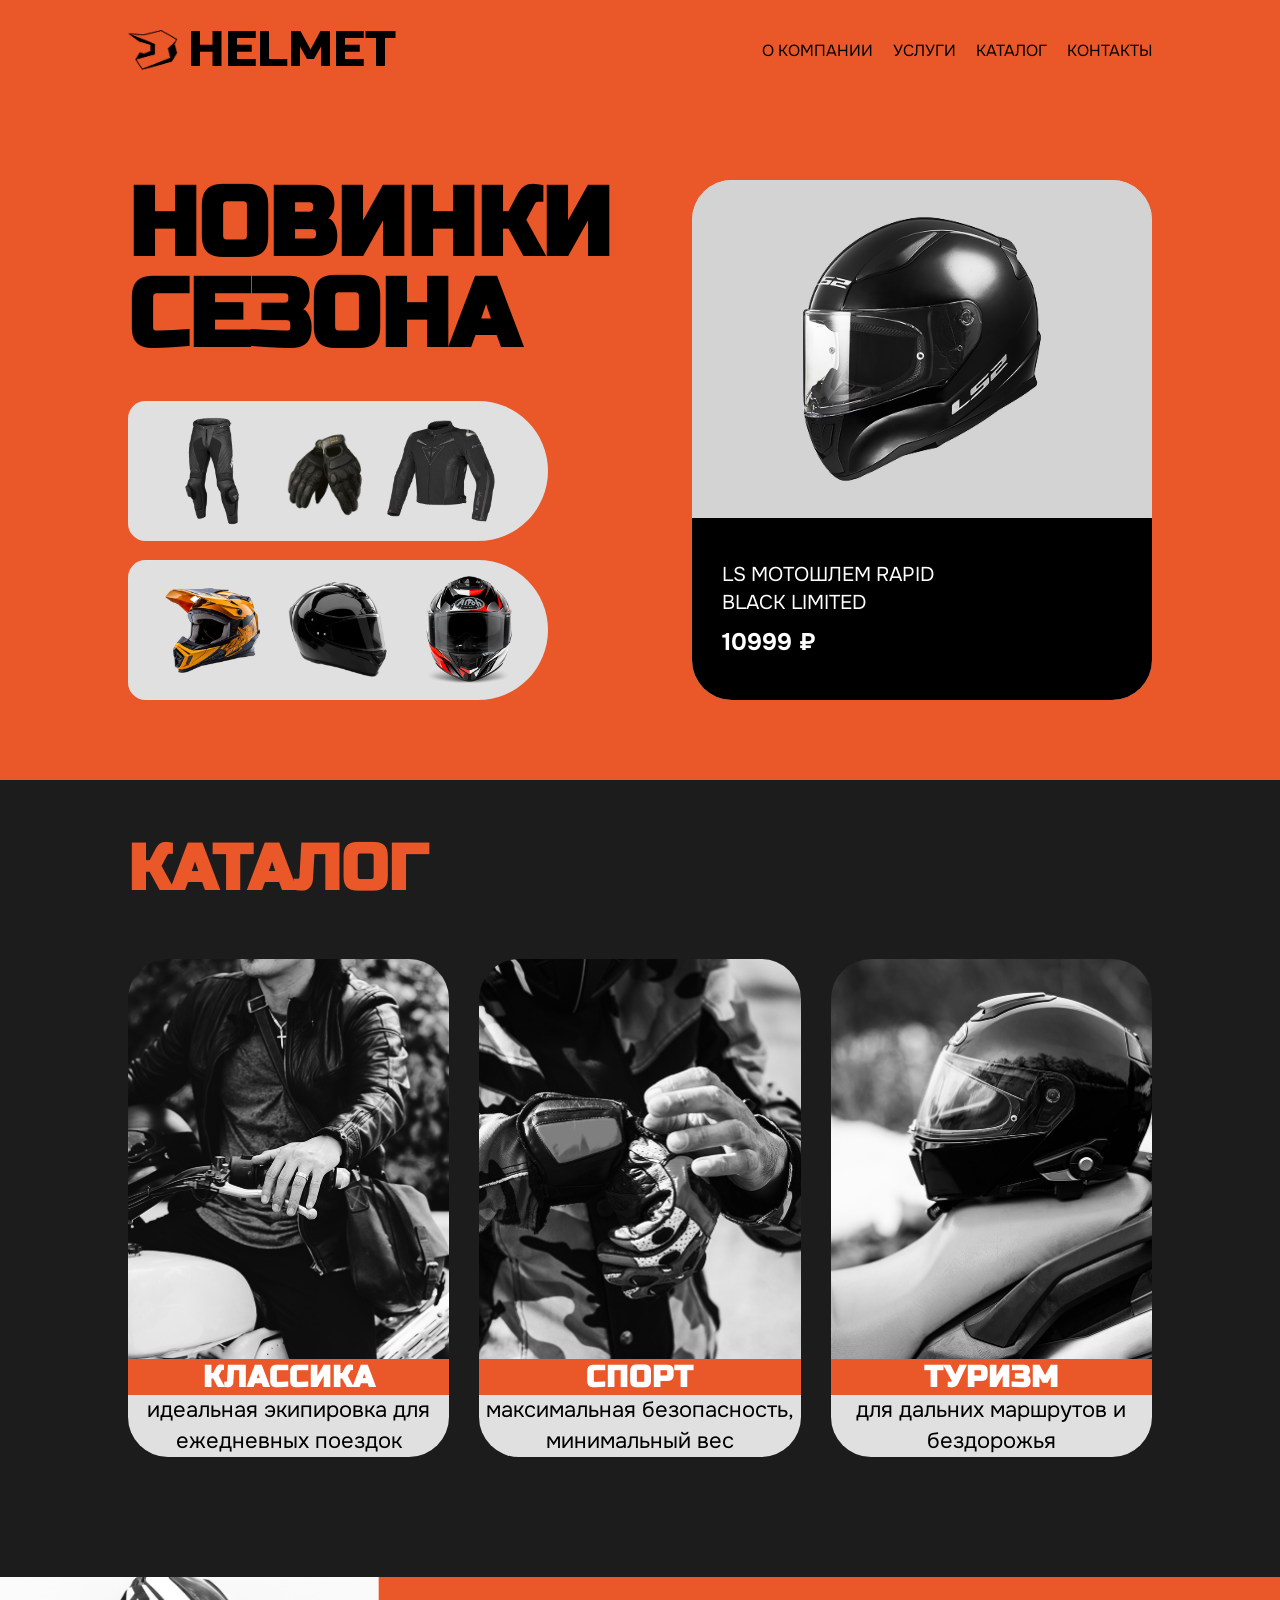
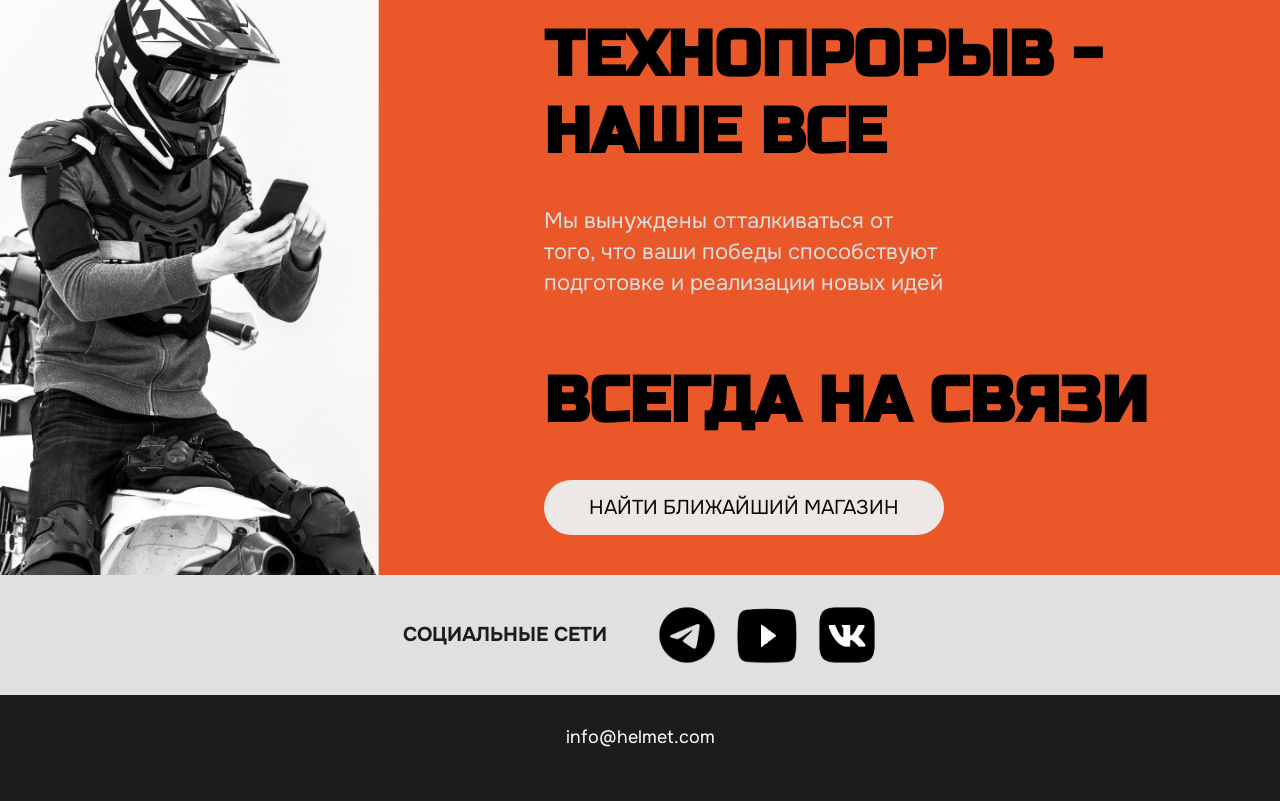
==== index3.html @ 7ab689d9 "Add files via upload" ====
<!DOCTYPE html>
<html lang="ru">
<head>
    <meta charset="UTF-8">
    <meta name="viewport" content="width=device-width, initial-scale=1.0">
    <link rel="preconnect" href="https://fonts.googleapis.com">
    <link rel="preconnect" href="https://fonts.gstatic.com" crossorigin>
    <link href="https://fonts.googleapis.com/css2?family=Onest:wght@100..900&display=swap" rel="stylesheet">
    <link href="https://fonts.googleapis.com/css2?family=Russo+One&display=swap" rel="stylesheet">
    <link rel="stylesheet" type="text/css" href="style3.css">
    <title>Каталог</title>
</head>
<body>
    <header>
    <div class="container">
        <a href="index.html">
        <div class="logo">
            <img src="img1/logo 1.png" alt="">
            HELMET
        </div>
        </a>
        <nav class="navigation">
            <ol>
                <li><a href="index2.html">о компании</a></li>
                <li><a href="index6.html">услуги</a></li>
                <li><a href="index3.html">каталог</a></li>
                <li><a href="index7.html">контакты</a></li>
                    </ol>
                 </nav>
            </div>
    </header>

        <section class="section1">
            <div class="container section1-wrapper">
                <div class="section1-left">
                    <h1 class="section1-title">
                        НОВИНКИ<br>СЕЗОНА
                    </h1>
                    <div class="mini-card">
                        <img src="img1/Экип 3.png" alt="">
                        <img src="img1/Экпи 2.png" alt="">
                        <img src="img1/Экип 1.png" alt="">
                    </div>
                    <div class="mini-card">
                        <img src="img1/Шлем 1.png" alt="">
                        <img src="img1/Шлем 2.png" alt="">
                        <img src="img1/шлем 3.png" alt="">
                    </div>
                </div>

                <a href="index5.html">
                <div class="product-card">
                    <div class="product-img">
                        <img src="img1/мотошлем.png" alt="helmet">
                    </div>

                    <div class="product-info">
                        <p>LS МОТОШЛЕМ RAPID<br>BLACK LIMITED</p>
                        <span>10999 ₽</span>
                    </div>
                </div>
                </a>

            </div>
        </section>

        <section class="section2">
            <div class="container">
                <h1 class="catalog-title">КАТАЛОГ</h1>
                <div class="catalog-grid">
                    <div class="catalog-item">
                        <div class="catalog-img">
                            <img src="img1/классика.png" alt="классика">
                        </div>
                        <div class="catalog-info">
                            <h3>КЛАССИКА</h3>
                            <p>идеальная экипировка для ежедневных поездок</p>
                        </div>
                    </div>

                    <div class="catalog-item">
                        <div class="catalog-img">
                            <img src="img1/спорт.png" alt="спорт">
                        </div>
                        <div class="catalog-info">
                            <h3>СПОРТ</h3>
                            <p>максимальная безопасность, минимальный вес</p>
                        </div>
                    </div>

                    <div class="catalog-item">
                        <div class="catalog-img">
                            <img src="img1/туризм.png" alt="туризм">
                        </div>
                        <div class="catalog-info">
                            <h3>ТУРИЗМ</h3>
                            <p>для дальних маршрутов и бездорожья</p>
                        </div>
                    </div>
                </div>
            </div>
        </section>

        <section class="section3">
            <div class="container">
                <div class="section3-content">
                    <div class="item5">
                        <h1>ТЕХНОПРОРЫВ - наше все</h1>
                    </div>
                    <div class="item6">
                        <p>Мы вынуждены отталкиваться от того, что ваши победы способствуют подготовке и реализации новых идей</p>
                    </div>
                    <div class="item7">
                        <h1>ВСЕГДА НА СВЯЗИ</h1>
                    </div>
                    <div class="item8">
                        <button class="btn">Найти ближайший магазин</button>
                    </div>
                </div>
            </div>
        </section>

      
        <section class="section7">
            <div class="social-link">
                <p>социальные сети</p>
                <div class="social-icons">
                    <a href="#" class="telegram"> 
                        <img src="img1/ТГ.png" alt="telegram">
                    </a>
                    <a href="#" class="youtube"> 
                        <img src="img1/Ютубе.png" alt="youtube">
                    </a>
                    <a href="#" class="VK"> 
                        <img src="img1/vk.png" alt="VK">
                    </a>
                </div>
            </div>
        </section>

    <footer>
        <div class="container">
            <p>info@helmet.com</p>
        </div>
    </footer>

</body>
</html>
---- style3.css ----
.russo-one-regular {
  font-family: "Russo One", sans-serif;
  font-weight: 400;
  font-style: normal;
}

.onest-uniquifier {
  font-family: "Onest", sans-serif;
  font-optical-sizing: auto;
  font-weight: 400;
  font-style: normal;
}

body {
  background-color: #1C1C1C;
  color: #DFDDDE;
  min-height: 100vh;
  margin: 0;
  padding: 0;
  font-family: "Onest", sans-serif;
}

* {
  margin: 0;
  padding: 0;
  box-sizing: border-box;
  scroll-behavior: smooth;
}

a{
  text-decoration: none;
}

h1 {
  font-family: "Russo One", sans-serif;
  font-size: 64px;
  text-transform: uppercase;
  margin-bottom: 20px;
  color: inherit;
}
h2 {
  font-family: "Russo One", sans-serif;
  font-size: 64px;
  text-transform: uppercase;
  margin-bottom: 10px;
  color: inherit;
}

h3 {
  font-family: "Russo One", sans-serif;
  font-size: 64px;
  text-transform: uppercase;
  margin-bottom: 20px;
  color: inherit;
}

h4 {
  font-family: "Russo One", sans-serif;
  font-size: 42px;
  text-transform: uppercase;
  margin-bottom: 10px;
  color: inherit;
}

p {
  font-family: "Onest", sans-serif;
  font-size: 20px;
  margin-bottom: 20px;
  color: inherit;
  line-height: 1.4;
}

.container {
  margin: 0 auto;
  width: 80%; 
  max-width: 1200px;
  margin: 0 auto;
}

.logo {
  display: flex;
  align-items: center;
  font-family: "Russo One", sans-serif;
  font-size: 50px;
  text-transform: uppercase;
  color: #000000;
}

.logo img{
    height: 40px;
    margin-right: 10px;
}

nav ol {
  list-style-type: none;
  display: flex;
  gap: 20px;
}
nav a {
  text-decoration: none;
  color: #000000;
  font-size: 16px;
  font-family: "Onest", sans-serif;
  text-transform: uppercase;
}
nav a:hover {
  color: #ffffff;
}


.section1 {
    background-color: #EA5728;
    padding: 80px 0;
}

.section1-wrapper {
    display: flex;
    justify-content: space-between;
    align-items: flex-start;
    gap: 80px;
}

.section1-left {
    display: flex;
    flex-direction: column;
    justify-content: space-between;
    height: 520px;
}


.section1-title {
    font-family: "Russo One", sans-serif;
    font-size: 96px;
    line-height: 0.95;
    color: #000;
}



.mini-card {
    display: flex;
    gap: 20px;
    background: #E0E0E0;
    padding: 25px 30px;
    border-radius: 20px 80px 80px 20px;
    width: 420px;
    height: 140px;
    align-items: center;
}

.mini-card img {
    height: 120%;
    object-fit: contain;
}

.product-card {
    width: 460px;
    height: 520px;
    background: #E0E0E0;
    border-radius: 40px;
    overflow: hidden;
    display: flex;
    flex-direction: column;
}

.product-img {
    background: #D3D3D3;
    padding: 50px;
    height: 65%;
    display: flex;
    justify-content: center;
    align-items: center;
}

.product-img img {
    max-width: 300px;
    transition: transform 0.5s ease;
}

.product-card:hover .product-img img {
    transform: scale(1.08) rotate(-2deg);
}

.mini-card {
    transition: transform 0.35s ease, box-shadow 0.35s ease;
}

.mini-card:hover {
    transform: translateY(-6px);
    box-shadow: 0 15px 40px rgba(0,0,0,0.25);
}

.mini-card img {
    transition: transform 0.4s ease;
}

.mini-card:hover img {
    transform: scale(1.1);
}

.product-info {
    padding: 30px;
    height: 35%;
    display: flex;
    flex-direction: column;
    justify-content: center;
    background: #000000;
}

.product-info p {
    font-size: 20px;
    margin-bottom: 10px;
}

.product-info span {
    font-size: 24px;
    font-weight: 700;
}

.section3 .btn {
  width: 400px;
  height: 55px;
  background-color: #ede8e6;
  color: #060606;
  border: none;
  border-radius: 32px;
  cursor: pointer;
  font-family: "Onest", sans-serif;
  font-size: 20px;
  text-transform: uppercase;
  transition: 0.5s;
}
.section3 .btn:hover {
  background-color: #1C1C1C;
  color: #EA5728;
}

header {
  background-color: #EA5728;
  padding: 20px 0;
}
header .container {
  display: flex;
  flex-wrap: wrap;
  justify-content: space-between;
  align-items: center;
}


.section2 {
padding-bottom: 120px;
}
.catalog{
    padding: 120px;
    background-color: #1C1C1C;
}

.catalog-title {
    font-family: "Russo One", sans-serif;
    font-size: 64px;
    color: #EA5728;
    margin-top: 5%;
    margin-bottom: 5%;
    text-transform: uppercase;
}

.catalog-grid {
    display: grid;
    grid-template-columns: repeat(3, 1fr);
    gap: 30px;
}

.catalog-item{
    display: flex;
    flex-direction: column;
    border-radius: 40px;
    overflow: hidden;
    height: 100%;
}

.catalog-img{
    height: 400px;
    overflow: hidden;
}

.catalog-img img {
    width: 100%;
    height: 100%;
    object-fit: cover;
    transition: 0,5s;
}

.catalog-info{
    text-align: center;
    display: flex;
    flex-direction: column;
}


.catalog-info h3 {
    color: #ffffff;
    font-family:"Russo One", sans-serif;
    font-size: 30px;
    margin: 0;
    letter-spacing: 1px;
    background-color: #EA5728;
}

.catalog-info p{
    color: #000000;
    font-family: "Onest", sans-serif;
    font-size: 22px;
    margin: 0;
    line-height: 1,6;
    background-color: #E0E0E0;
    
}

.catalog-item:hover {
    transform: scale(1.05);
    transition: 0.5s;
}

.section3 {
  background-image: url(img1/фон.png);
  background-size: cover;
  background-position: center;
  background-repeat: no-repeat;
  color: #ffffff;
  padding: 40px 0;
  text-align: left;
}

.section3 .section3-content {
display: grid;
grid-template-columns: repeat(4,1fr);
grid-template-rows: repeat(3,1fr) repeat(2,0,3fr);
gap: 5px;
}

.item5{
    grid-area: 1/3/2/5;
}

.item6{
    grid-area: 2/3/3/4;
    align-content: center;
}

.item7{
    grid-area: 3/3/4/5;
    align-content: right;
}

.item8{
    grid-area: 5/3/6/4;
    align-content: right;
}

.section3 h1 {
  font-size: 64px;
  color: #000000;
  margin-bottom: 30px;
  text-align: left;
}
.section3 p {
  color: #DFDDDE;
  font-size: 22px;
  max-width: 650px;
  margin: 0 0 60px 0;
  text-align: left;
}


.section7 {
  background-color: #E0E0E0; 
  color: #1C1C1C;
  padding: 30px 0;
}


.section7 .social-link{
    display: flex;
    flex-direction: row;
    justify-content: center;
    align-items: center;
    gap: 50px;
}

.section7 p {
  font-size: 20 px;
  font-weight: bold;
  text-transform: uppercase;
  margin: 0;
  white-space: nowrap;
}

.social-icons {
    display: flex;
    align-items: center;
    gap: 20px;
}

.social-icons img{
    height: 60px;
    width: 60px;
    display: block;
    transition: transform 0.3s ease;
}

.social-icons a:hover img{
    transform: scale(1.3);
}

footer {
  background-color: #1C1C1C;
  padding: 30px 0;
  color: #ffffff;
  text-align: center;
}
footer .container {
  display: flex;
  flex-direction: column;
  justify-content: center;
  align-items: center;
  gap: 20px;
}
footer p {
  font-size: 18px;
  color: #ffffff;
}
footer p:hover {
  color: #EA5728;
}

a{
    text-decoration: none;
  color: #ffffff;
}


@media (max-width: 1024px) {

  .container {
    width: 90%;
  }

  header {
    padding: 20px 0;
  }

  header .container {
    display: flex;
    flex-wrap: wrap;
    justify-content: space-between;
    align-items: center;
    gap: 20px;
  }

  .logo {
    font-size: clamp(28px, 5vw, 50px);
  }

  .logo img {
    height: 38px;
    margin-right: 10px;
  }

  nav ol {
    display: flex;
    gap: 18px;
  }

  nav a {
    font-size: 15px;
  }

  h1,
  h2,
  h3 {
    font-size: 52px;
    line-height: 1.15;
  }

  h4 {
    font-size: 36px;
  }

  p,
  .product-info p,
  .catalog-info p,
  .section3 p {
    font-size: 20px;
    line-height: 1.6;
  }

  .section1 {
    padding: 70px 0;
  }

  .section1-wrapper {
    flex-direction: column;
    align-items: center;
    gap: 50px;
  }

  .section1-left {
    width: 100%;
    height: auto;
    gap: 25px;
    align-items: center;
  }

  .section1-title {
    font-size: 72px;
    text-align: center;
  }


  .mini-card {
    display: none;
  }

  .product-card {
    width: 100%;
    max-width: 520px;
    height: auto;
  }

  .product-img {
    height: auto;
    padding: 40px;
  }

  .product-img img {
    width: 100%;
    max-width: 280px;
  }

  .product-info {
    padding: 28px;
  }

  .product-info span {
    font-size: 22px;
  }

  .section2 {
    padding-bottom: 90px;
  }

  .catalog-title {
    font-size: 52px;
    text-align: center;
    margin: 60px 0;
  }

  .catalog-grid {
    grid-template-columns: repeat(2, 1fr);
    gap: 30px;
  }

  .catalog-img {
    height: 340px;
  }

  .catalog-info h3 {
    font-size: 26px;
    padding: 12px;
  }

  .catalog-info p {
    font-size: 20px;
    padding: 18px;
  }

  .section3 {
    background-image: none;
    background-color: #EA5728;
    padding: 70px 0;
  }

  .section3 .section3-content {
    display: grid;
    grid-template-columns: 1fr;
    gap: 20px;
  }

  .item5,
  .item6,
  .item7,
  .item8 {
    grid-area: auto;
  }

  .section3 h1 {
    font-size: 52px;
    max-width: 750px;
  }

  .section3 p {
    max-width: 700px;
    margin-bottom: 10px;
    color: #ffffff;
  }

  .section3 .btn {
    width: 320px;
    height: 52px;
    font-size: 18px;
  }

  .section7 {
    padding: 30px 0;
  }

  .social-icons img {
    width: 54px;
    height: 54px;
  }

  footer {
    padding: 30px 0;
  }

  footer p {
    font-size: 17px;
  }
}

@media (max-width: 768px) {

  .container {
    width: 92%;
  }

  header {
    padding: 18px 0;
  }

  header .container {
    display: flex;
    flex-direction: column;
    align-items: center;
    gap: 20px;
  }

  .logo {
    font-size: 34px;
  }

  .logo img {
    height: 34px;
    margin-right: 10px;
  }

  nav ol {
    display: flex;
    flex-direction: row;
    flex-wrap: wrap;
    justify-content: center;
    gap: 16px;
  }

  nav a {
    font-size: 14px;
  }

  h1,
  h2,
  h3 {
    font-size: 38px;
    line-height: 1.2;
  }

  h4 {
    font-size: 30px;
  }

  p,
  .product-info p,
  .catalog-info p,
  .section3 p {
    font-size: 18px;
    line-height: 1.6;
  }

  .section1 {
    padding: 55px 0;
  }

  .section1-wrapper {
    flex-direction: column;
    align-items: center;
    gap: 40px;
  }

  .section1-left {
    width: 100%;
    height: auto;
    gap: 20px;
    align-items: center;
  }

  .section1-title {
    font-size: 48px;
    text-align: center;
    line-height: 1;
  }


  .mini-card {
    display: none;
  }

  .product-card {
    width: 100%;
    max-width: 360px;
    height: auto;
    border-radius: 30px;
  }

  .product-img {
    padding: 30px;
  }

  .product-img img {
    width: 100%;
    max-width: 220px;
  }

  .product-info {
    padding: 24px;
  }

  .product-info p {
    font-size: 18px;
  }

  .product-info span {
    font-size: 20px;
  }

  .section2 {
    padding-bottom: 70px;
  }

  .catalog-title {
    font-size: 38px;
    text-align: center;
    margin: 50px 0;
  }

  .catalog-grid {
    grid-template-columns: 1fr;
    gap: 30px;
    justify-items: center;
  }

  .catalog-item {
    width: 82%;
    max-width: 300px;
  }

  .catalog-img {
    height: 260px;
  }

  .catalog-info h3 {
    font-size: 22px;
    padding: 14px;
  }

  .catalog-info p {
    font-size: 17px;
    padding: 16px;
  }

  .section3 {
    background-image: none;
    background-color: #EA5728;
    padding: 60px 0;
  }

  .section3 .section3-content {
    display: grid;
    grid-template-columns: 1fr;
    gap: 20px;
  }

  .item5,
  .item6,
  .item7,
  .item8 {
    grid-area: auto;
  }

  .section3 h1 {
    font-size: 38px;
  }

  .section3 p {
    max-width: 100%;
    margin-bottom: 0;
    color: #ffffff;
  }

  .section3 .btn {
    width: 250px;
    height: 52px;
    font-size: 16px;
  }

  .section7 .social-link {
    flex-direction: column;
    gap: 20px;
  }

  .social-icons {
    flex-wrap: wrap;
    justify-content: center;
    gap: 18px;
  }

  .social-icons img {
    width: 48px;
    height: 48px;
  }

  .section7 p {
    font-size: 18px;
  }

  footer {
    padding: 24px 0;
  }

  footer p {
    font-size: 16px;
    text-align: center;
  }
}


@media (max-width: 480px) {

  .container {
    width: 94%;
  }

  .logo {
    font-size: 26px;
  }

  .logo img {
    height: 28px;
  }

  nav ol {
    gap: 10px;
  }

  nav a {
    font-size: 12px;
  }

  h1,
  h2,
  h3 {
    font-size: 30px;
    line-height: 1.2;
  }

  h4 {
    font-size: 22px;
  }

  p,
  .product-info p,
  .catalog-info p,
  .section3 p {
    font-size: 16px;
    line-height: 1.6;
  }

  .section1 {
    padding: 45px 0;
  }

  .section1-title {
    font-size: 34px;
  }

  .mini-card {
    display: none;
  }

  .product-card {
    max-width: 300px;
    border-radius: 24px;
  }

  .product-img {
    padding: 20px;
  }

  .product-img img {
    max-width: 180px;
  }

  .product-info {
    padding: 20px;
  }

  .product-info p {
    font-size: 16px;
  }

  .product-info span {
    font-size: 18px;
  }

  .catalog-title {
    font-size: 30px;
  }

  .catalog-item {
    width: 78%;
    max-width: 260px;
    border-radius: 24px;
    overflow: hidden;
  }

  .catalog-img {
    height: 220px;
  }

  .catalog-info h3 {
    font-size: 20px;
  }

  .catalog-info p {
    font-size: 15px;
    padding: 14px;
  }

  .section3 {
    background-image: none;
    background-color: #EA5728;
    padding: 45px 0;
  }

  .section3 h1 {
    font-size: 30px;
  }

  .section3 p {
    font-size: 16px;
  }

  .section3 .btn {
    width: 220px;
    height: 48px;
    font-size: 14px;
    border-radius: 26px;
  }

  .section7 p {
    font-size: 16px;
  }

  .social-icons img {
    width: 40px;
    height: 40px;
  }

  footer p {
    font-size: 14px;
  }
}
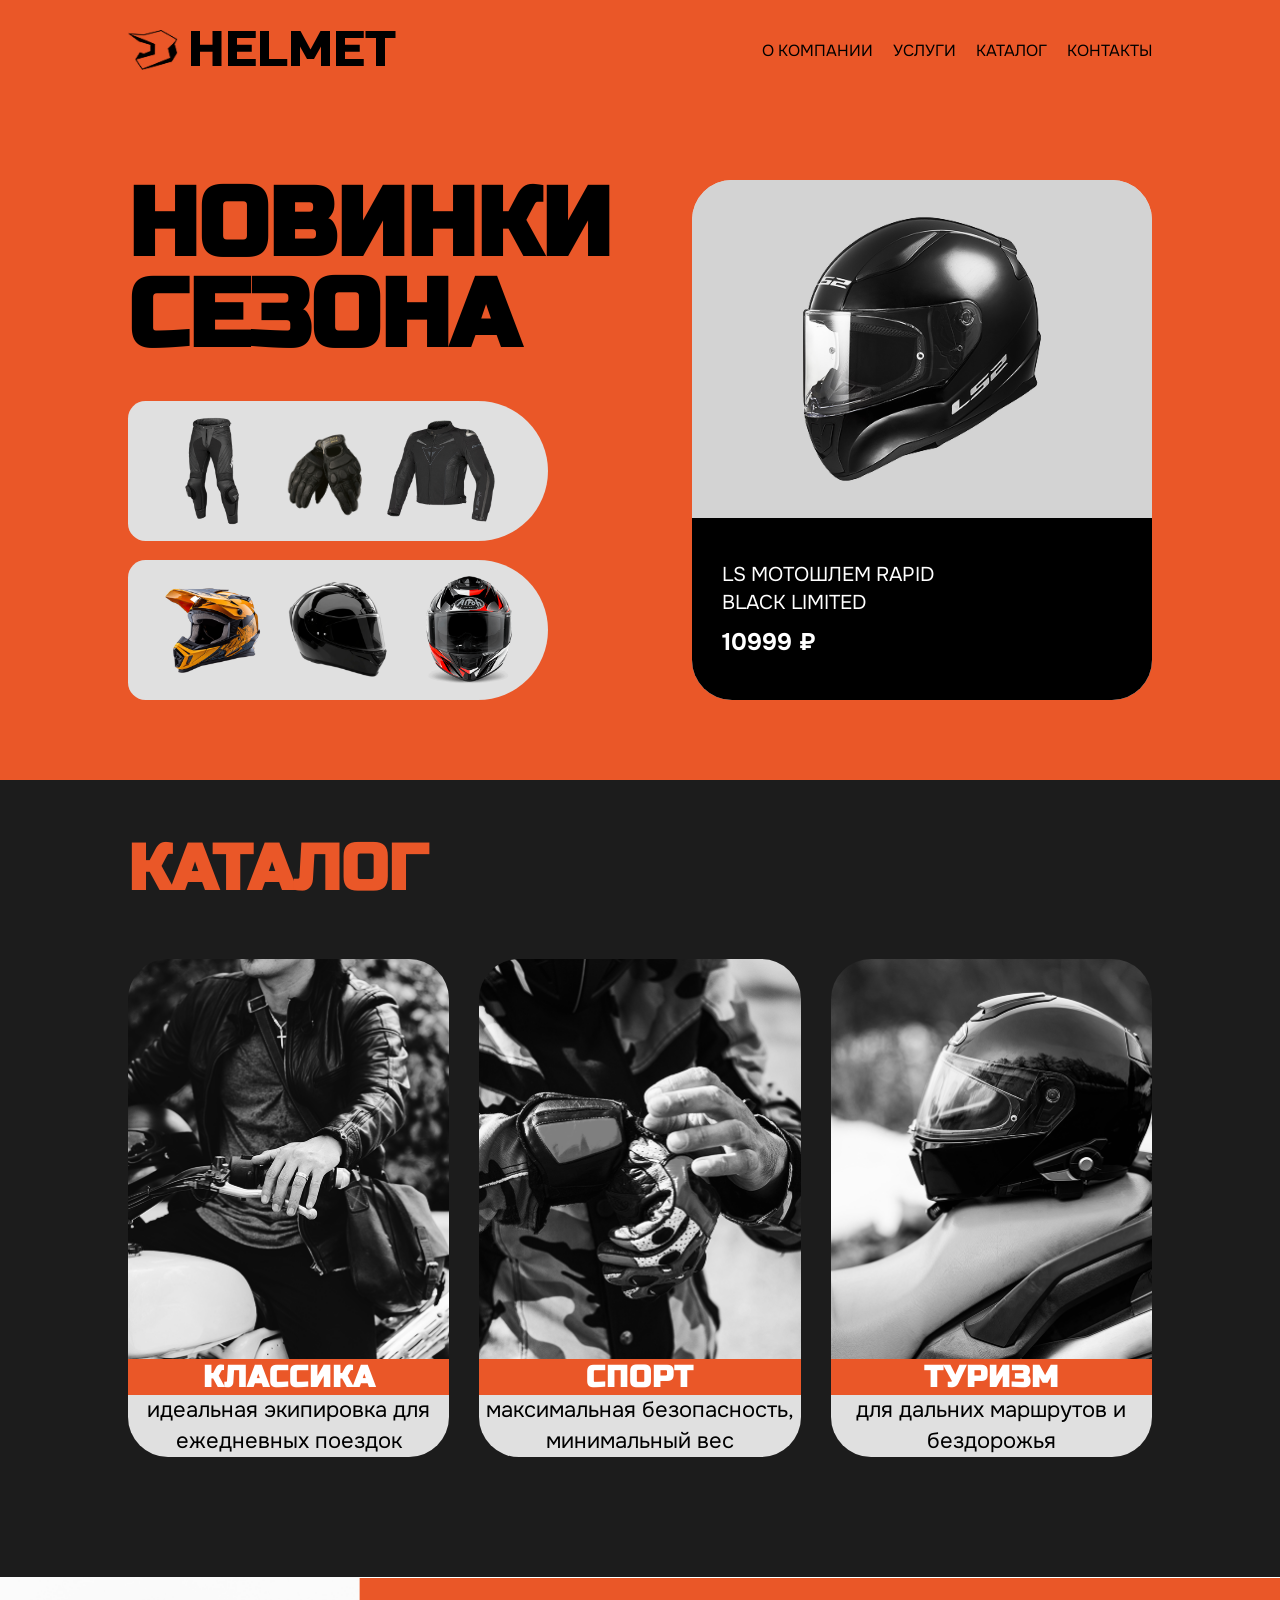
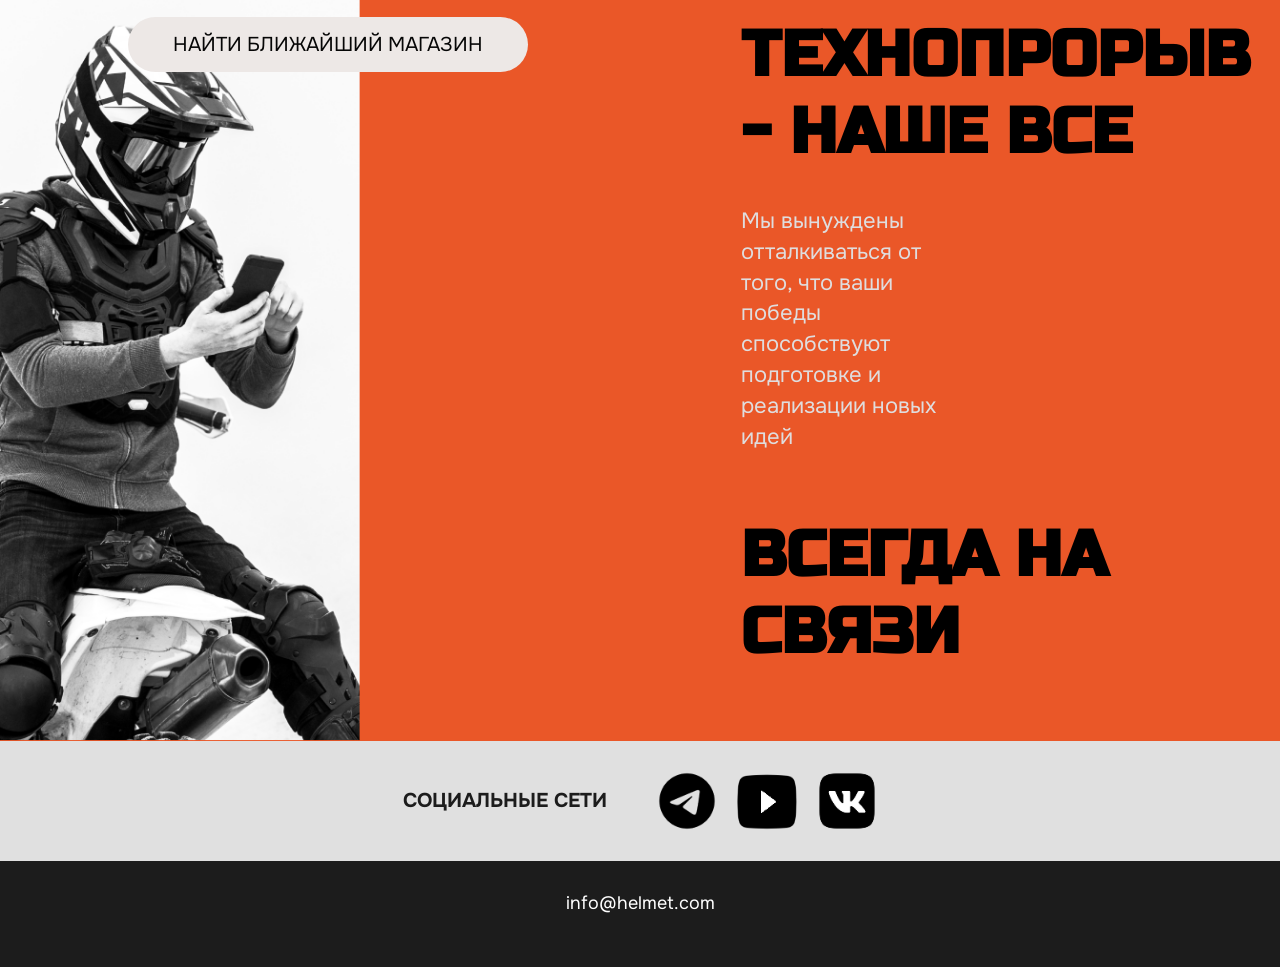
==== commit 527a9610: "Update index3.html" ====
--- a/index3.html
+++ b/index3.html
@@ -113,9 +113,11 @@
                     <div class="item7">
                         <h1>ВСЕГДА НА СВЯЗИ</h1>
                     </div>
+                    <a href="index7.html">
                     <div class="item8">
                         <button class="btn">Найти ближайший магазин</button>
                     </div>
+                    </a>
                 </div>
             </div>
         </section>
@@ -145,4 +147,4 @@
     </footer>
 
 </body>
-</html>+</html>
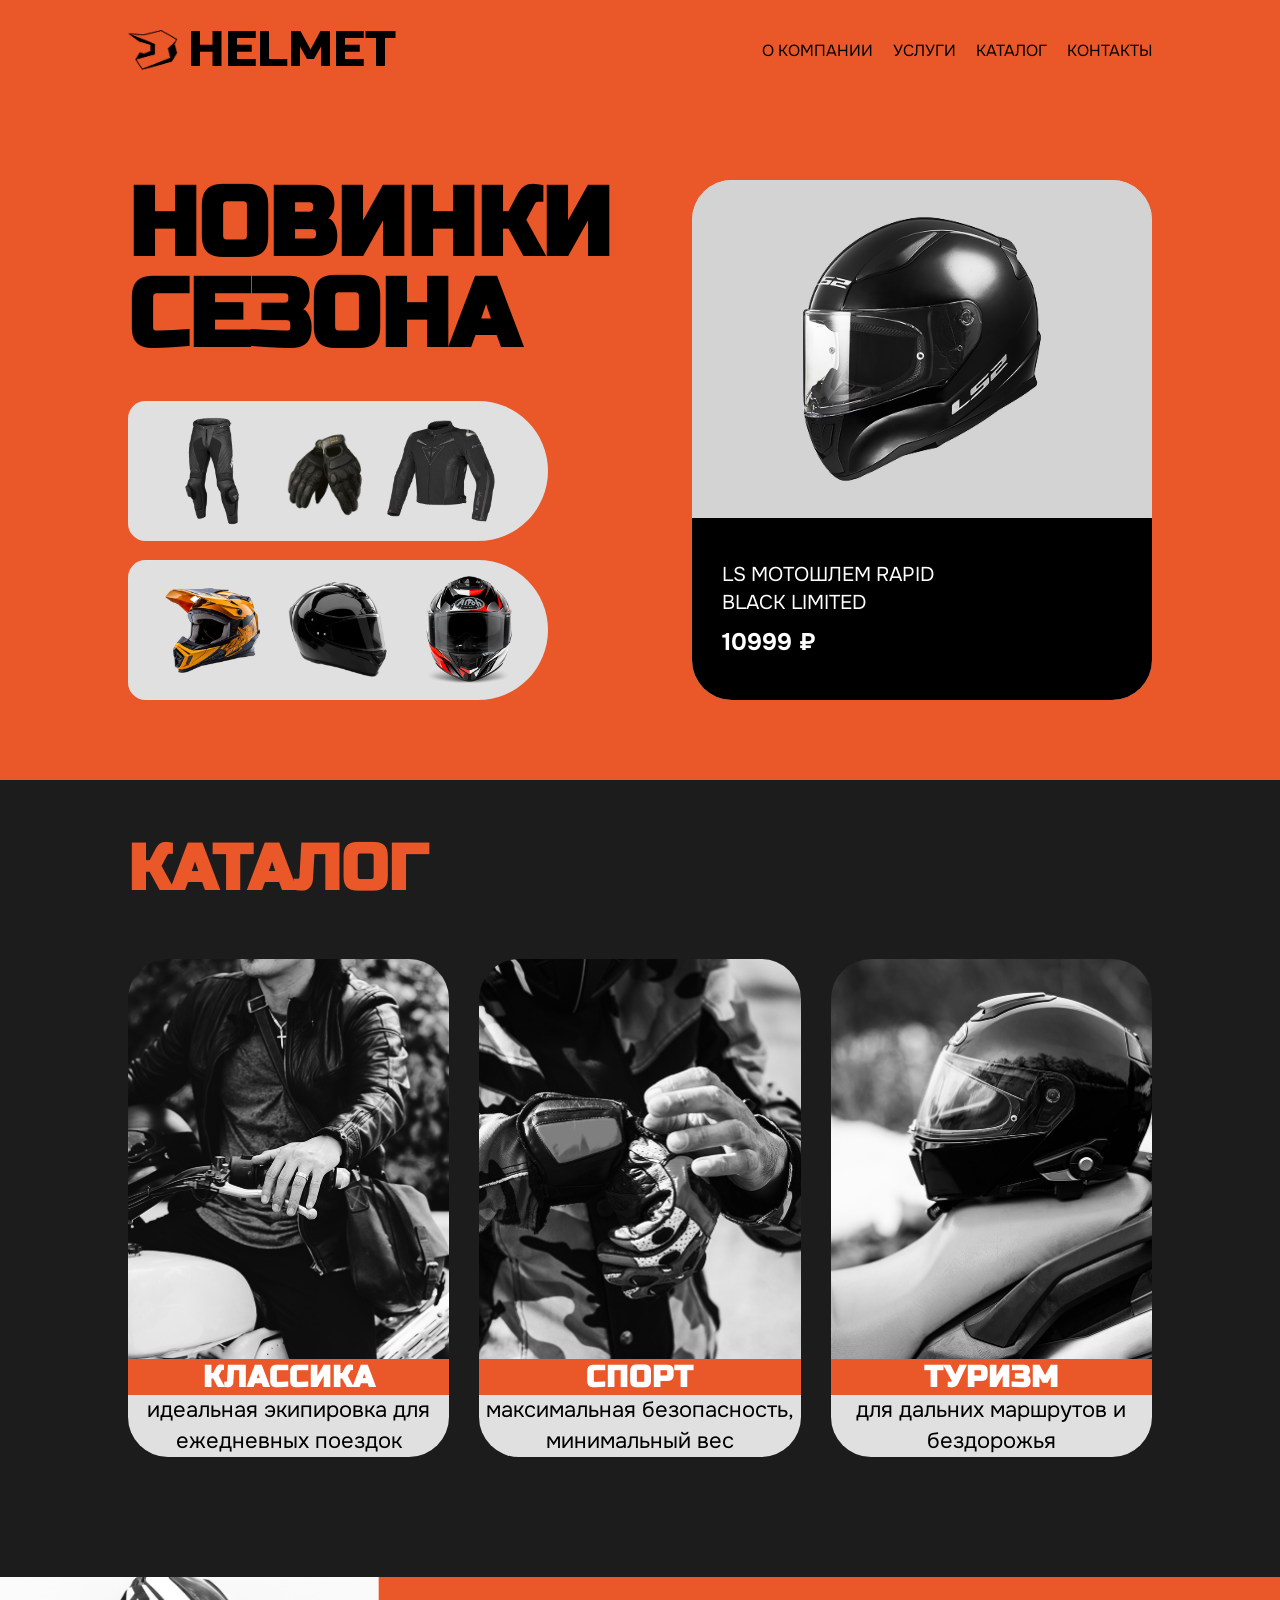
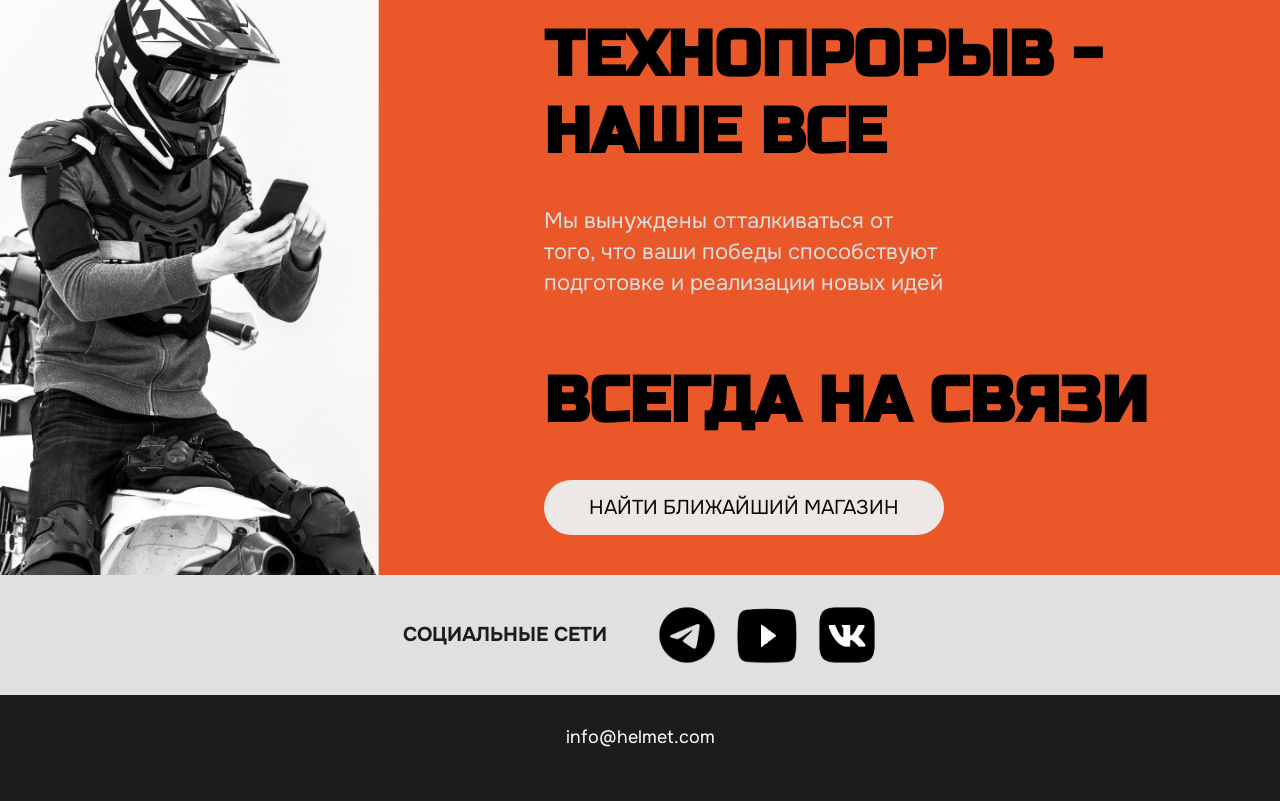
==== commit 2d137386: "Update index3.html" ====
--- a/index3.html
+++ b/index3.html
@@ -113,11 +113,11 @@
                     <div class="item7">
                         <h1>ВСЕГДА НА СВЯЗИ</h1>
                     </div>
-                    <a href="index7.html">
                     <div class="item8">
+                        <a href="index7.html">
                         <button class="btn">Найти ближайший магазин</button>
+                        </a>
                     </div>
-                    </a>
                 </div>
             </div>
         </section>
